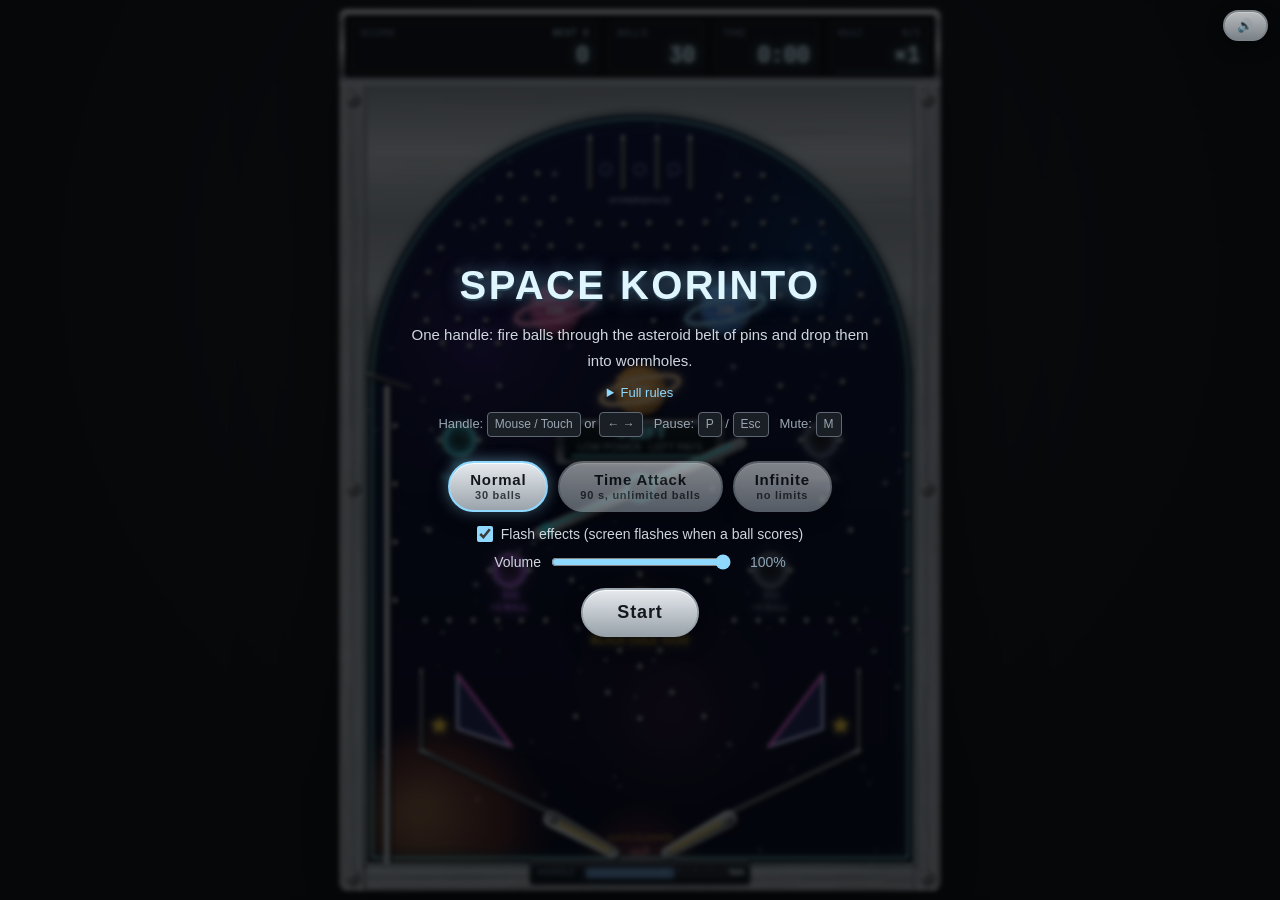
==== index.html @ cfebd852 "first commit" ====
<!DOCTYPE html>
<html lang="ja">
<head>
<meta charset="utf-8">
<meta name="viewport" content="width=device-width, initial-scale=1, maximum-scale=1, user-scalable=no">
<title>Space Korinto</title>
<link rel="preconnect" href="https://fonts.gstatic.com" crossorigin>
<link rel="stylesheet" href="https://fonts.googleapis.com/css2?family=Chakra+Petch:wght@600&family=JetBrains+Mono:wght@800&display=swap">
<link rel="stylesheet" href="css/style.css">
</head>
<body>
<div id="wrap">
  <canvas id="c"></canvas>
  <div id="start" class="overlay">
    <h1>SPACE KORINTO</h1>
    <p data-i18n="tagline">ハンドルひとつで玉を打ち出し、ピンの小惑星帯をくぐらせてワームホールを狙おう。</p>
    <details class="rules">
      <summary data-i18n="rulesSummary">くわしいルール</summary>
      <p data-i18n="modes">鋼の筐体に組まれた宇宙の盤面。<b>ノーマルモード</b>は持ち玉 30 個からスタートし、玉が尽きたら終了。<b>タイムアタック</b>は玉が無限で 90 秒の制限時間内のスコアを競い、<b>無限モード</b>は玉も時間も無限で好きなだけ続けられます（ポーズ画面の「スコアを確定して終了」でリザルトへ）。</p>
      <p data-i18n="handle">操作は下の壁にある<b>青く光るハンドルゲージ</b>だけ。ハンドルを回している間、玉は自動で連続発射（毎分 100 発）。弱いと左に、強いと右に落ちるので、狙いたい場所に合わせて強さを調整しよう。いちばん左に戻すと発射が止まります。</p>
      <p data-i18n="holes">玉が<b>ワームホール</b>に吸い込まれると得点と<b>賞球</b>（持ち玉の払い出し）が入ります。シアンが 200 点、パープルが 500 点、中央の<b>ブラックホール</b>が 1,000 点。惑星の<b>バンパー</b>は 100 点、スリングショットは 50 点、インレーンの星は 300 点。</p>
      <p data-i18n="lanes">上部の<b>ハイパースペース・レーン</b>を 3 本すべて通過すると 1,500 点のボーナスと、以降の得点<b>倍率が +1</b>（最大 ×5）。</p>
      <p data-i18n="flippers">下の<b>フリッパーは自動</b>で動きます。落ちてきた玉を打ち上げてもう一度ワームホールを狙えますが、フリッパーの間や外側のレーンに落ちた玉はアウトです。</p>
    </details>
    <p class="controls" data-i18n="controls"><span class="kbd">マウス / タッチ</span> <span class="kbd">← →</span> でハンドル操作 &nbsp; <span class="kbd">P</span> / <span class="kbd">Esc</span> ポーズ &nbsp; <span class="kbd">M</span> ミュート</p>
    <div class="modes">
      <button id="modeNormal" class="mode selected" data-i18n="modeNormal">ノーマル<small>持ち玉 30 個</small></button>
      <button id="modeTimed" class="mode" data-i18n="modeTimed">タイムアタック<small>90 秒・玉無限</small></button>
      <button id="modeInfinite" class="mode" data-i18n="modeInfinite">無限モード<small>制限なし</small></button>
    </div>
    <label class="toggle"><input type="checkbox" class="flashToggle" checked> <span data-i18n="flash">フラッシュエフェクト（入賞時の画面の光）</span></label>
    <label class="volume"><span data-i18n="volume">音量</span> <input type="range" class="volumeSlider" min="0" max="100" step="5" value="100"> <span class="volumeValue">100%</span></label>
    <button id="startBtn" data-i18n="start">スタート</button>
  </div>
  <div id="over" class="overlay hidden">
    <h1 id="overTitle">TIME UP</h1>
    <div class="score" id="finalScore">0</div>
    <div class="best" id="finalBest"></div>
    <p id="finalStats"></p>
    <div class="row">
      <button id="retryBtn" data-i18n="retry">もう一度</button>
      <button id="titleBtn" class="secondary" data-i18n="toTitle">タイトルへ</button>
    </div>
  </div>
  <div id="pause" class="overlay hidden">
    <h1>PAUSED</h1>
    <p data-i18n="pauseHelp"><span class="kbd">P</span> / <span class="kbd">Esc</span> / <span class="kbd">Space</span> または下のボタンで再開</p>
    <div class="row">
      <button id="resumeBtn" data-i18n="resume">再開</button>
      <button id="finishBtn" class="secondary" data-i18n="finish">スコアを確定して終了</button>
      <button id="quitBtn" class="secondary" data-i18n="quit">やめる</button>
    </div>
    <label class="toggle"><input type="checkbox" class="flashToggle" checked> <span data-i18n="flash">フラッシュエフェクト（入賞時の画面の光）</span></label>
    <label class="volume"><span data-i18n="volume">音量</span> <input type="range" class="volumeSlider" min="0" max="100" step="5" value="100"> <span class="volumeValue">100%</span></label>
    <p class="note"><span data-i18n="finishNote">「スコアを確定して終了」は今のスコアで結果画面へ（ベスト更新あり）。「やめる」はスコアを残さずタイトルに戻ります。</span></p>
  </div>
  <button id="pauseBtn" class="hidden" title="ポーズ (P)" aria-label="ポーズ (P)">❚❚</button>
  <button id="mute" title="ミュート (M)" aria-label="ミュート (M)">🔊</button>
</div>

<script src="js/core.js?v=timed-lanes-1"></script>
<script src="js/i18n.js?v=timed-lanes-1"></script>
<script src="js/audio.js"></script>
<script src="js/board.js?v=timed-lanes-1"></script>
<script src="js/renderer.js?v=timed-lanes-1"></script>
<script src="js/game.js?v=timed-lanes-1"></script>
</body>
</html>
---- css/style.css ----
html, body {
  margin: 0; height: 100%; background: #0c0e11; color: #e6e9ee;
  font-family: -apple-system, "Hiragino Sans", "Helvetica Neue", Arial, sans-serif;
  overflow: hidden; touch-action: none; user-select: none; -webkit-user-select: none;
}
#wrap { position: relative; width: 100vw; height: 100vh; display: flex; align-items: center; justify-content: center;
        background: radial-gradient(ellipse at 50% 30%, #1d2126 0%, #0c0e11 70%); }
canvas { display: block; box-shadow: 0 40px 90px rgba(0,0,0,.75), 0 0 0 1px rgba(255,255,255,.04); border-radius: 8px; cursor: none; }
/* scrollable + safe centering: on short viewports the content anchors to the top instead of clipping the start button off-screen */
.overlay { position: absolute; inset: 0; display: flex; flex-direction: column; align-items: center; justify-content: safe center;
           overflow-y: auto; box-sizing: border-box; touch-action: pan-y;
           background: rgba(5,6,8,.74); text-align: center; padding: 24px; backdrop-filter: blur(2px); }
.overlay > * { flex-shrink: 0; }
.overlay h1 { font-size: 40px; margin: 0 0 8px; letter-spacing: .06em; color: #dff6ff; text-shadow: 0 0 18px rgba(143,216,255,.55), 0 2px 0 #1a2a36, 0 6px 20px rgba(0,0,0,.6); }
.overlay p { max-width: 460px; line-height: 1.7; margin: 6px 0; font-size: 15px; color: #cfd6de; }
/* collapsible detail rules: closed by default so the title screen stays short */
.rules { max-width: 460px; margin: 2px 0; font-size: 14px; color: #cfd6de; }
.rules summary { cursor: pointer; color: #8fd8ff; font-size: 13px; padding: 4px 8px; }
.rules p { text-align: left; font-size: 14px; }
.overlay p.controls { font-size: 13px; color: #9aa6b2; }
.overlay .score { font-size: 54px; font-weight: 800; color: #fff; margin: 8px 0 2px; font-variant-numeric: tabular-nums; }
.overlay .score.long { font-size: 32px; }
.overlay .best { font-size: 14px; color: #8fa6b8; margin-bottom: 14px; }
button { margin-top: 18px; font-size: 18px; padding: 12px 34px; border-radius: 999px; border: 2px solid #9aa3ab; cursor: pointer;
         background: linear-gradient(#e6eaee, #9aa3ab); color: #14181c; font-weight: 700; letter-spacing: .05em;
         box-shadow: 0 6px 18px rgba(0,0,0,.5), inset 0 1px 0 rgba(255,255,255,.85); }
button:active { transform: translateY(2px); }
.hidden { display: none !important; }
.kbd { display: inline-block; padding: 1px 7px; border: 1px solid #5f6873; border-radius: 4px; font-size: 12px; background: #1a1f25; }
/* in-game toolbar: mute at the corner, pause (shown while playing) beside it */
#mute, #pauseBtn { position: absolute; top: 10px; margin: 0; padding: 6px 12px; font-size: 13px; opacity: .8; }
#mute { right: 12px; }
#pauseBtn { right: 66px; min-width: 44px; }
/* mode picker on the title screen: two chrome toggles, the selected one lit like the HUD LEDs */
.modes { display: flex; gap: 10px; margin-top: 18px; flex-wrap: wrap; justify-content: center; }
.mode { margin: 0; padding: 8px 20px; font-size: 15px; line-height: 1.2; opacity: .55; }
.mode small { display: block; font-size: 11px; font-weight: 600; opacity: .8; }
.mode.selected { opacity: 1; border-color: #8fd8ff; box-shadow: 0 6px 18px rgba(0,0,0,.5), inset 0 1px 0 rgba(255,255,255,.85), 0 0 14px rgba(143,216,255,.55); }
.row { display: flex; gap: 12px; flex-wrap: wrap; justify-content: center; }
.overlay .row button { margin-top: 12px; padding: 12px 24px; font-size: 16px; }
button.secondary { background: linear-gradient(#3a4148, #1e2328); color: #dfe4e8; border-color: #5f6873; }
.overlay p.limit { color: #ffd27a; font-weight: 700; }
.overlay .note { font-size: 12px; color: #8fa6b8; margin-top: 14px; }
/* settings shared by the title and pause screens: flash toggle + volume slider */
.overlay .toggle { display: inline-flex; align-items: center; gap: 8px; margin-top: 14px; font-size: 14px; color: #cfd6de; cursor: pointer; }
.overlay .toggle input { width: 16px; height: 16px; margin: 0; accent-color: #8fd8ff; cursor: pointer; }
.overlay .volume { display: inline-flex; align-items: center; gap: 10px; margin-top: 12px; font-size: 14px; color: #cfd6de; }
.overlay .volume input { width: 180px; margin: 0; accent-color: #8fd8ff; cursor: pointer; }
.overlay .volumeValue { min-width: 3.2em; text-align: right; font-variant-numeric: tabular-nums; color: #8fa6b8; }
/* phones: leave room under the toolbar buttons and shrink the headline */
@media (max-width: 480px) {
  .overlay { padding: 44px 16px 24px; }
  .overlay h1 { font-size: 28px; }
}
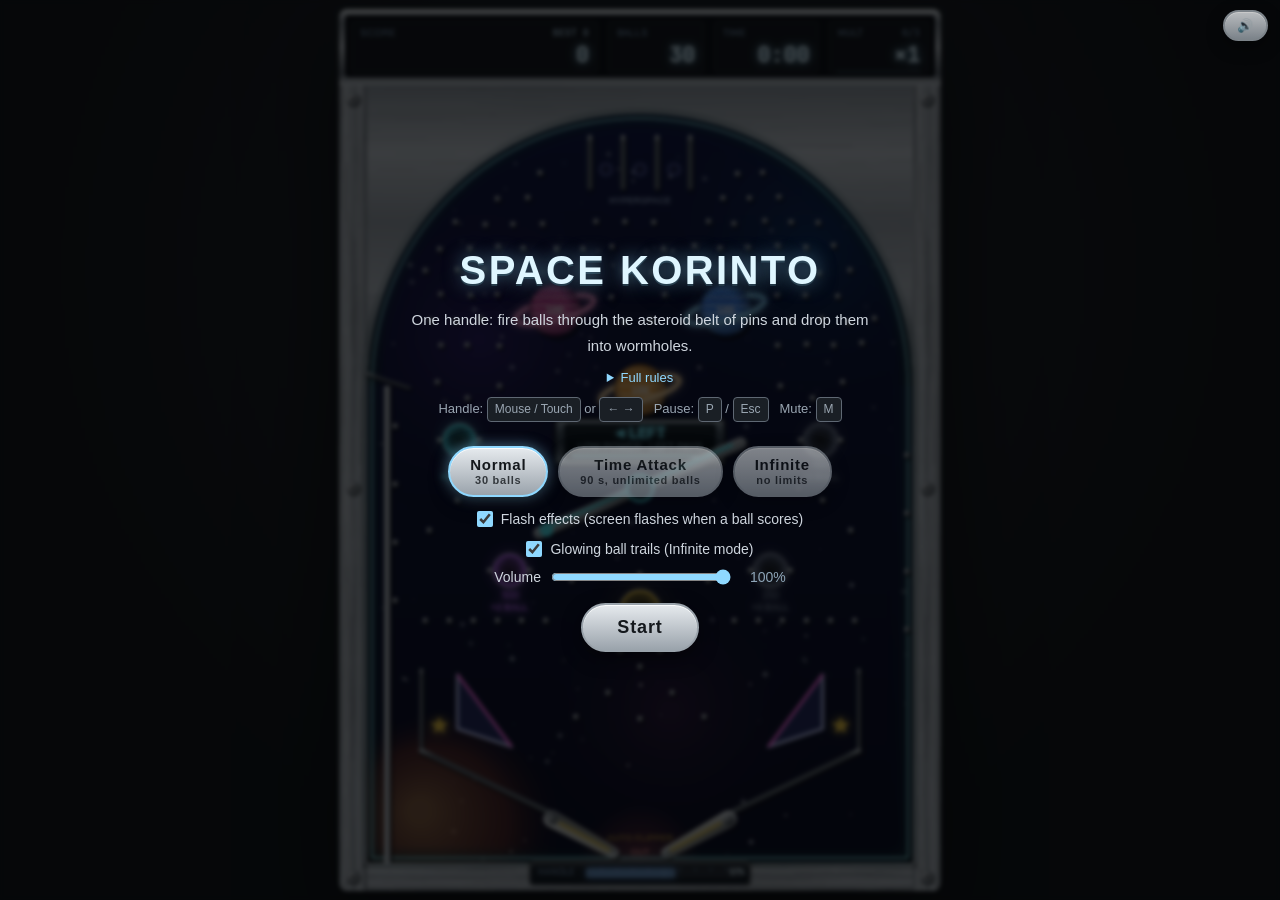
==== commit d521b2c7: "Add infinite mode with aurora trails, vortex mechanics, and associated tests" ====
--- a/index.html
+++ b/index.html
@@ -29,6 +29,7 @@
       <button id="modeInfinite" class="mode" data-i18n="modeInfinite">無限モード<small>制限なし</small></button>
     </div>
     <label class="toggle"><input type="checkbox" class="flashToggle" checked> <span data-i18n="flash">フラッシュエフェクト（入賞時の画面の光）</span></label>
+    <label class="toggle"><input type="checkbox" class="auroraToggle" checked> <span data-i18n="aurora">ボールの光の軌跡（無限モード）</span></label>
     <label class="volume"><span data-i18n="volume">音量</span> <input type="range" class="volumeSlider" min="0" max="100" step="5" value="100"> <span class="volumeValue">100%</span></label>
     <button id="startBtn" data-i18n="start">スタート</button>
   </div>
@@ -51,6 +52,7 @@
       <button id="quitBtn" class="secondary" data-i18n="quit">やめる</button>
     </div>
     <label class="toggle"><input type="checkbox" class="flashToggle" checked> <span data-i18n="flash">フラッシュエフェクト（入賞時の画面の光）</span></label>
+    <label class="toggle"><input type="checkbox" class="auroraToggle" checked> <span data-i18n="aurora">ボールの光の軌跡（無限モード）</span></label>
     <label class="volume"><span data-i18n="volume">音量</span> <input type="range" class="volumeSlider" min="0" max="100" step="5" value="100"> <span class="volumeValue">100%</span></label>
     <p class="note"><span data-i18n="finishNote">「スコアを確定して終了」は今のスコアで結果画面へ（ベスト更新あり）。「やめる」はスコアを残さずタイトルに戻ります。</span></p>
   </div>
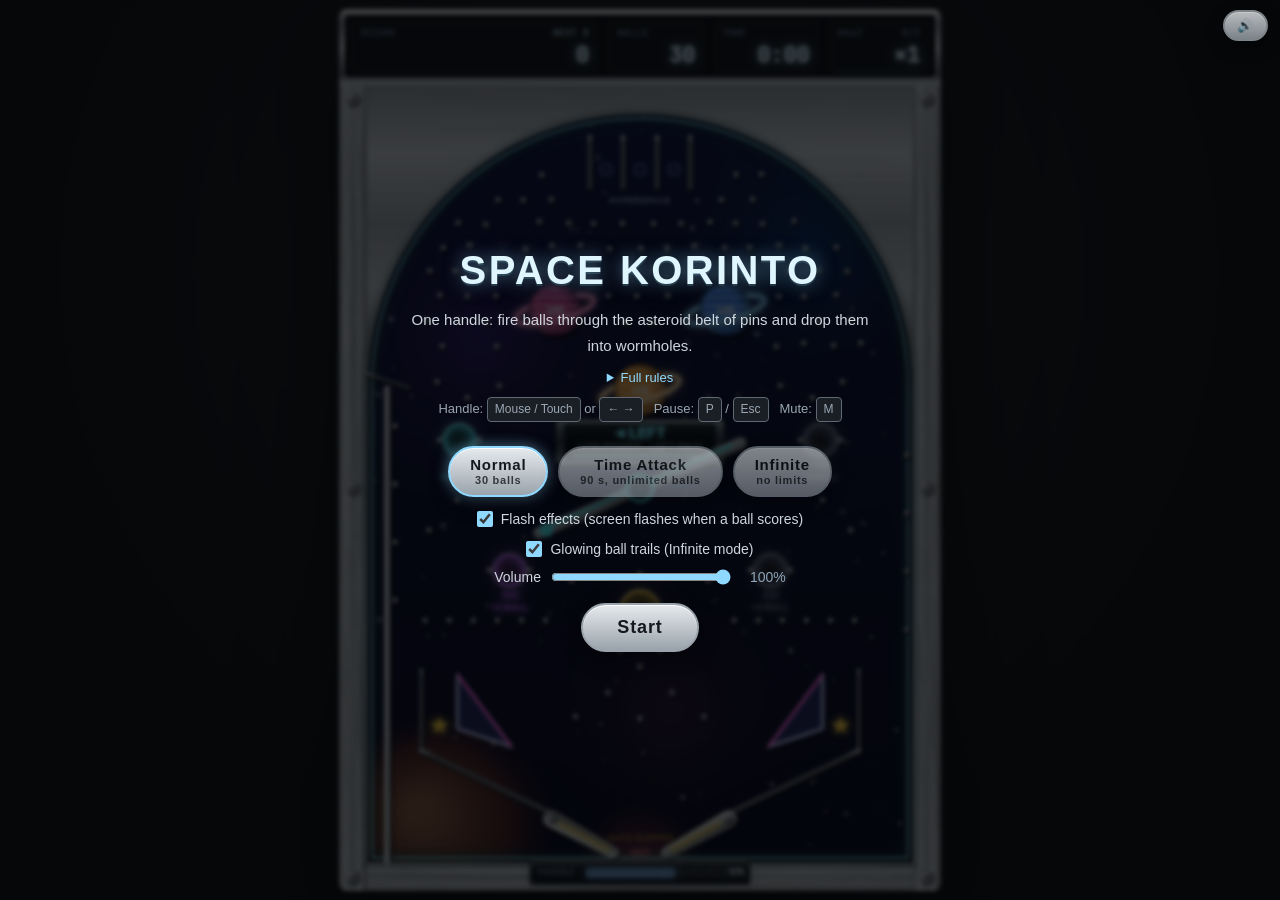
==== commit e9cd8601: "Adjust firing rates for Time Attack and Infinite modes, update translations and tests accordingly" ====
--- a/index.html
+++ b/index.html
@@ -17,7 +17,7 @@
     <details class="rules">
       <summary data-i18n="rulesSummary">くわしいルール</summary>
       <p data-i18n="modes">鋼の筐体に組まれた宇宙の盤面。<b>ノーマルモード</b>は持ち玉 30 個からスタートし、玉が尽きたら終了。<b>タイムアタック</b>は玉が無限で 90 秒の制限時間内のスコアを競い、<b>無限モード</b>は玉も時間も無限で好きなだけ続けられます（ポーズ画面の「スコアを確定して終了」でリザルトへ）。</p>
-      <p data-i18n="handle">操作は下の壁にある<b>青く光るハンドルゲージ</b>だけ。ハンドルを回している間、玉は自動で連続発射（毎分 100 発）。弱いと左に、強いと右に落ちるので、狙いたい場所に合わせて強さを調整しよう。いちばん左に戻すと発射が止まります。</p>
+      <p data-i18n="handle">操作は下の壁にある<b>青く光るハンドルゲージ</b>だけ。ハンドルを回している間、玉は自動で連続発射（ノーマルは毎分 100 発、タイムアタック・無限モードは毎分 200 発）。弱いと左に、強いと右に落ちるので、狙いたい場所に合わせて強さを調整しよう。いちばん左に戻すと発射が止まります。</p>
       <p data-i18n="holes">玉が<b>ワームホール</b>に吸い込まれると得点と<b>賞球</b>（持ち玉の払い出し）が入ります。シアンが 200 点、パープルが 500 点、中央の<b>ブラックホール</b>が 1,000 点。惑星の<b>バンパー</b>は 100 点、スリングショットは 50 点、インレーンの星は 300 点。</p>
       <p data-i18n="lanes">上部の<b>ハイパースペース・レーン</b>を 3 本すべて通過すると 1,500 点のボーナスと、以降の得点<b>倍率が +1</b>（最大 ×5）。</p>
       <p data-i18n="flippers">下の<b>フリッパーは自動</b>で動きます。落ちてきた玉を打ち上げてもう一度ワームホールを狙えますが、フリッパーの間や外側のレーンに落ちた玉はアウトです。</p>
@@ -60,11 +60,11 @@
   <button id="mute" title="ミュート (M)" aria-label="ミュート (M)">🔊</button>
 </div>
 
-<script src="js/core.js?v=timed-lanes-1"></script>
-<script src="js/i18n.js?v=timed-lanes-1"></script>
+<script src="js/core.js?v=mode-fire-2"></script>
+<script src="js/i18n.js?v=mode-fire-2"></script>
 <script src="js/audio.js"></script>
 <script src="js/board.js?v=timed-lanes-1"></script>
 <script src="js/renderer.js?v=timed-lanes-1"></script>
-<script src="js/game.js?v=timed-lanes-1"></script>
+<script src="js/game.js?v=mode-fire-2"></script>
 </body>
 </html>
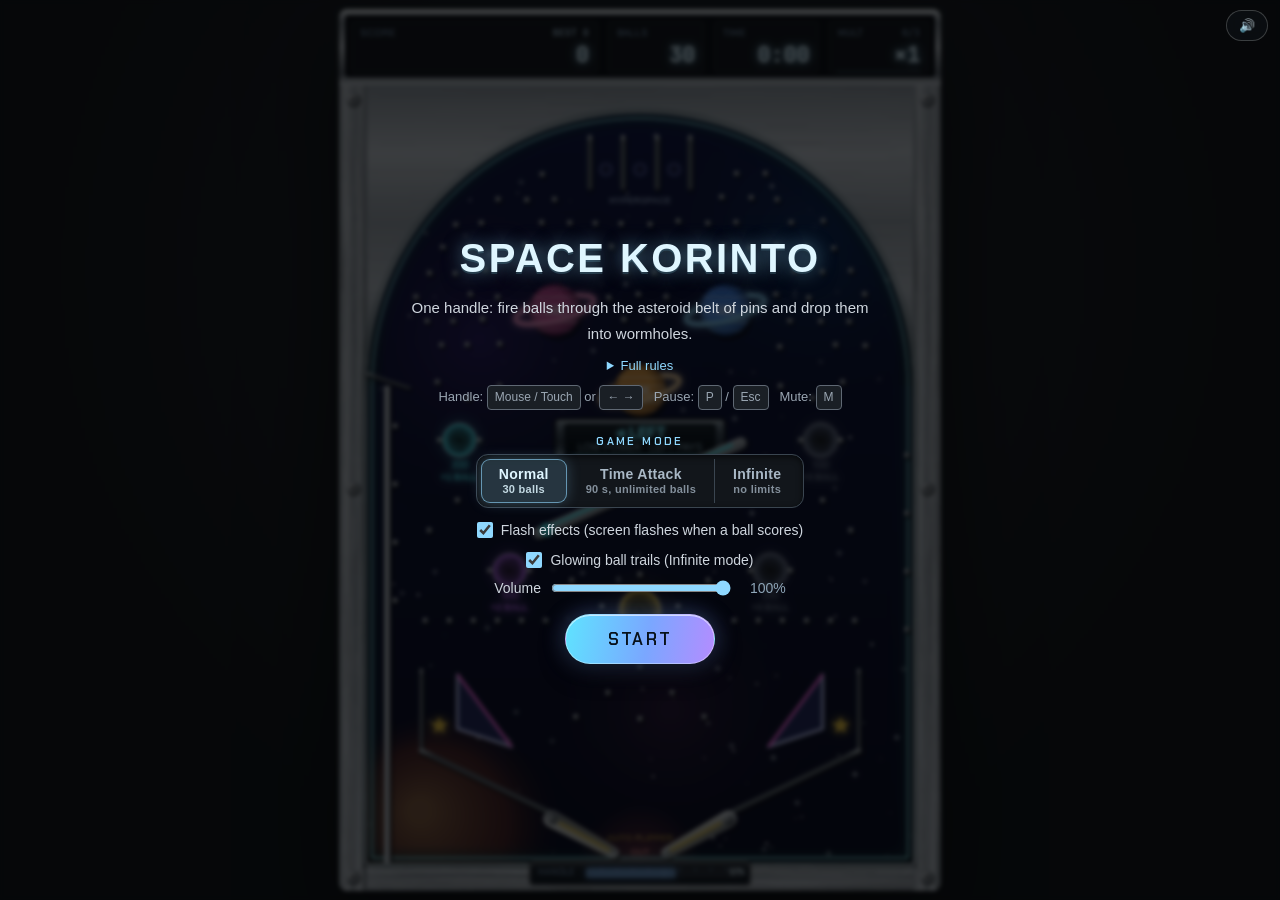
==== commit 771a7425: "ボタンやメニューデザインを更新" ====
--- a/index.html
+++ b/index.html
@@ -6,7 +6,7 @@
 <title>Space Korinto</title>
 <link rel="preconnect" href="https://fonts.gstatic.com" crossorigin>
 <link rel="stylesheet" href="https://fonts.googleapis.com/css2?family=Chakra+Petch:wght@600&family=JetBrains+Mono:wght@800&display=swap">
-<link rel="stylesheet" href="css/style.css">
+<link rel="stylesheet" href="css/style.css?v=mode-ui-1">
 </head>
 <body>
 <div id="wrap">
@@ -23,10 +23,13 @@
       <p data-i18n="flippers">下の<b>フリッパーは自動</b>で動きます。落ちてきた玉を打ち上げてもう一度ワームホールを狙えますが、フリッパーの間や外側のレーンに落ちた玉はアウトです。</p>
     </details>
     <p class="controls" data-i18n="controls"><span class="kbd">マウス / タッチ</span> <span class="kbd">← →</span> でハンドル操作 &nbsp; <span class="kbd">P</span> / <span class="kbd">Esc</span> ポーズ &nbsp; <span class="kbd">M</span> ミュート</p>
-    <div class="modes">
-      <button id="modeNormal" class="mode selected" data-i18n="modeNormal">ノーマル<small>持ち玉 30 個</small></button>
-      <button id="modeTimed" class="mode" data-i18n="modeTimed">タイムアタック<small>90 秒・玉無限</small></button>
-      <button id="modeInfinite" class="mode" data-i18n="modeInfinite">無限モード<small>制限なし</small></button>
+    <div class="modePicker">
+    <div class="modeLabel" id="modeLabel" data-i18n="modeLabel">ゲームモード</div>
+    <div class="modes" role="radiogroup" aria-labelledby="modeLabel">
+      <button id="modeNormal" type="button" role="radio" aria-checked="true" class="mode selected" data-i18n="modeNormal">ノーマル<small>持ち玉 30 個</small></button>
+      <button id="modeTimed" type="button" role="radio" aria-checked="false" class="mode" data-i18n="modeTimed">タイムアタック<small>90 秒・玉無限</small></button>
+      <button id="modeInfinite" type="button" role="radio" aria-checked="false" class="mode" data-i18n="modeInfinite">無限モード<small>制限なし</small></button>
+    </div>
     </div>
     <label class="toggle"><input type="checkbox" class="flashToggle" checked> <span data-i18n="flash">フラッシュエフェクト（入賞時の画面の光）</span></label>
     <label class="toggle"><input type="checkbox" class="auroraToggle" checked> <span data-i18n="aurora">ボールの光の軌跡（無限モード）</span></label>
@@ -61,10 +64,10 @@
 </div>
 
 <script src="js/core.js?v=mode-fire-2"></script>
-<script src="js/i18n.js?v=mode-fire-2"></script>
+<script src="js/i18n.js?v=mode-ui-1"></script>
 <script src="js/audio.js"></script>
 <script src="js/board.js?v=timed-lanes-1"></script>
 <script src="js/renderer.js?v=timed-lanes-1"></script>
-<script src="js/game.js?v=mode-fire-2"></script>
+<script src="js/game.js?v=mode-ui-1"></script>
 </body>
 </html>
--- a/css/style.css
+++ b/css/style.css
@@ -21,24 +21,56 @@
 .overlay .score { font-size: 54px; font-weight: 800; color: #fff; margin: 8px 0 2px; font-variant-numeric: tabular-nums; }
 .overlay .score.long { font-size: 32px; }
 .overlay .best { font-size: 14px; color: #8fa6b8; margin-bottom: 14px; }
-button { margin-top: 18px; font-size: 18px; padding: 12px 34px; border-radius: 999px; border: 2px solid #9aa3ab; cursor: pointer;
-         background: linear-gradient(#e6eaee, #9aa3ab); color: #14181c; font-weight: 700; letter-spacing: .05em;
-         box-shadow: 0 6px 18px rgba(0,0,0,.5), inset 0 1px 0 rgba(255,255,255,.85); }
-button:active { transform: translateY(2px); }
+/* buttons: the primary action is a cyan→violet gradient pill (the wormhole colours) with a soft glow; secondaries are dark outlines */
+button { margin-top: 18px; font-family: "Chakra Petch", -apple-system, "Hiragino Sans", sans-serif; font-size: 17px; font-weight: 600;
+         letter-spacing: .12em; text-transform: uppercase; padding: 13px 42px; border-radius: 999px; cursor: pointer;
+         border: 1px solid rgba(255,255,255,.35); color: #07111a;
+         background: linear-gradient(100deg, #5fe3ff 0%, #7aa7ff 55%, #b48cff 100%);
+         box-shadow: 0 8px 24px rgba(0,0,0,.55), 0 0 22px rgba(122,167,255,.4), inset 0 1px 0 rgba(255,255,255,.6);
+         transition: transform .12s, box-shadow .15s, filter .15s; }
+button:hover { filter: brightness(1.08); transform: translateY(-1px);
+               box-shadow: 0 10px 28px rgba(0,0,0,.55), 0 0 32px rgba(122,167,255,.6), inset 0 1px 0 rgba(255,255,255,.7); }
+button:active { transform: translateY(1px); filter: brightness(.95); box-shadow: 0 4px 12px rgba(0,0,0,.5), 0 0 16px rgba(122,167,255,.35); }
+button:focus-visible { outline: 2px solid #dff6ff; outline-offset: 3px; }
 .hidden { display: none !important; }
 .kbd { display: inline-block; padding: 1px 7px; border: 1px solid #5f6873; border-radius: 4px; font-size: 12px; background: #1a1f25; }
 /* in-game toolbar: mute at the corner, pause (shown while playing) beside it */
-#mute, #pauseBtn { position: absolute; top: 10px; margin: 0; padding: 6px 12px; font-size: 13px; opacity: .8; }
+#mute, #pauseBtn { position: absolute; top: 10px; margin: 0; padding: 6px 12px; font-size: 13px; letter-spacing: 0;
+                   color: #dff6ff; background: rgba(12,16,20,.78); border-color: rgba(255,255,255,.2); box-shadow: none;
+                   backdrop-filter: blur(6px); filter: none; }
+#mute:hover, #pauseBtn:hover { filter: none; transform: none; border-color: rgba(143,216,255,.6); box-shadow: 0 0 12px rgba(143,216,255,.25); }
 #mute { right: 12px; }
 #pauseBtn { right: 66px; min-width: 44px; }
-/* mode picker on the title screen: two chrome toggles, the selected one lit like the HUD LEDs */
-.modes { display: flex; gap: 10px; margin-top: 18px; flex-wrap: wrap; justify-content: center; }
-.mode { margin: 0; padding: 8px 20px; font-size: 15px; line-height: 1.2; opacity: .55; }
-.mode small { display: block; font-size: 11px; font-weight: 600; opacity: .8; }
-.mode.selected { opacity: 1; border-color: #8fd8ff; box-shadow: 0 6px 18px rgba(0,0,0,.5), inset 0 1px 0 rgba(255,255,255,.85), 0 0 14px rgba(143,216,255,.55); }
+/* mode picker on the title screen: a captioned segmented control, deliberately flat so only the start button reads as "press me" */
+.modePicker { display: inline-flex; flex-direction: column; align-items: center; margin-top: 18px; }
+.modeLabel { font-family: "Chakra Petch", -apple-system, "Hiragino Sans", sans-serif; font-size: 11px; font-weight: 600;
+             letter-spacing: .22em; text-transform: uppercase; color: #8fd8ff; margin-bottom: 6px; }
+.modes { display: inline-flex; padding: 4px; border-radius: 12px;
+         background: #12161b; border: 1px solid #3a4550; box-shadow: inset 0 2px 6px rgba(0,0,0,.6); }
+.mode { margin: 0; padding: 7px 18px; font-size: 14px; line-height: 1.2; border-radius: 9px; border: 0; box-shadow: none;
+        font-family: inherit; letter-spacing: .02em; text-transform: none; filter: none;
+        background: transparent; color: #a9b8c6; font-weight: 700; transition: background .15s, color .15s, box-shadow .15s; }
+.mode + .mode { border-left: 1px solid #3a4550; border-radius: 0 9px 9px 0; }
+.mode:first-child { border-radius: 9px 0 0 9px; }
+.mode.selected, .mode.selected + .mode { border-left-color: transparent; }
+.mode:hover { color: #e6e9ee; background: rgba(255,255,255,.05); transform: none; filter: none; box-shadow: none; }
+.mode:active { transform: none; filter: none; box-shadow: none; }
+.mode small { display: block; font-size: 11px; font-weight: 600; opacity: .75; }
+.mode.selected, .mode.selected:hover { color: #dff6ff; background: rgba(143,216,255,.16); border-radius: 9px;
+                 box-shadow: inset 0 0 0 1px rgba(143,216,255,.6), 0 0 14px rgba(143,216,255,.25); }
+.mode.selected small { opacity: .85; }
+@media (max-width: 480px) {
+  .modePicker, .modes { align-self: stretch; }
+  .modes { flex-direction: column; }
+  .mode { padding: 9px 12px; border-radius: 9px; }
+  .mode + .mode { border-left: 0; border-top: 1px solid #3a4550; border-radius: 9px; }
+  .mode.selected, .mode.selected + .mode { border-top-color: transparent; }
+}
 .row { display: flex; gap: 12px; flex-wrap: wrap; justify-content: center; }
 .overlay .row button { margin-top: 12px; padding: 12px 24px; font-size: 16px; }
-button.secondary { background: linear-gradient(#3a4148, #1e2328); color: #dfe4e8; border-color: #5f6873; }
+button.secondary { background: rgba(16,21,27,.85); color: #dff6ff; border-color: rgba(143,216,255,.45);
+                   box-shadow: 0 6px 18px rgba(0,0,0,.45), inset 0 0 0 1px rgba(143,216,255,.12); }
+button.secondary:hover { filter: none; border-color: rgba(143,216,255,.85); box-shadow: 0 8px 22px rgba(0,0,0,.45), 0 0 16px rgba(143,216,255,.3); }
 .overlay p.limit { color: #ffd27a; font-weight: 700; }
 .overlay .note { font-size: 12px; color: #8fa6b8; margin-top: 14px; }
 /* settings shared by the title and pause screens: flash toggle + volume slider */
